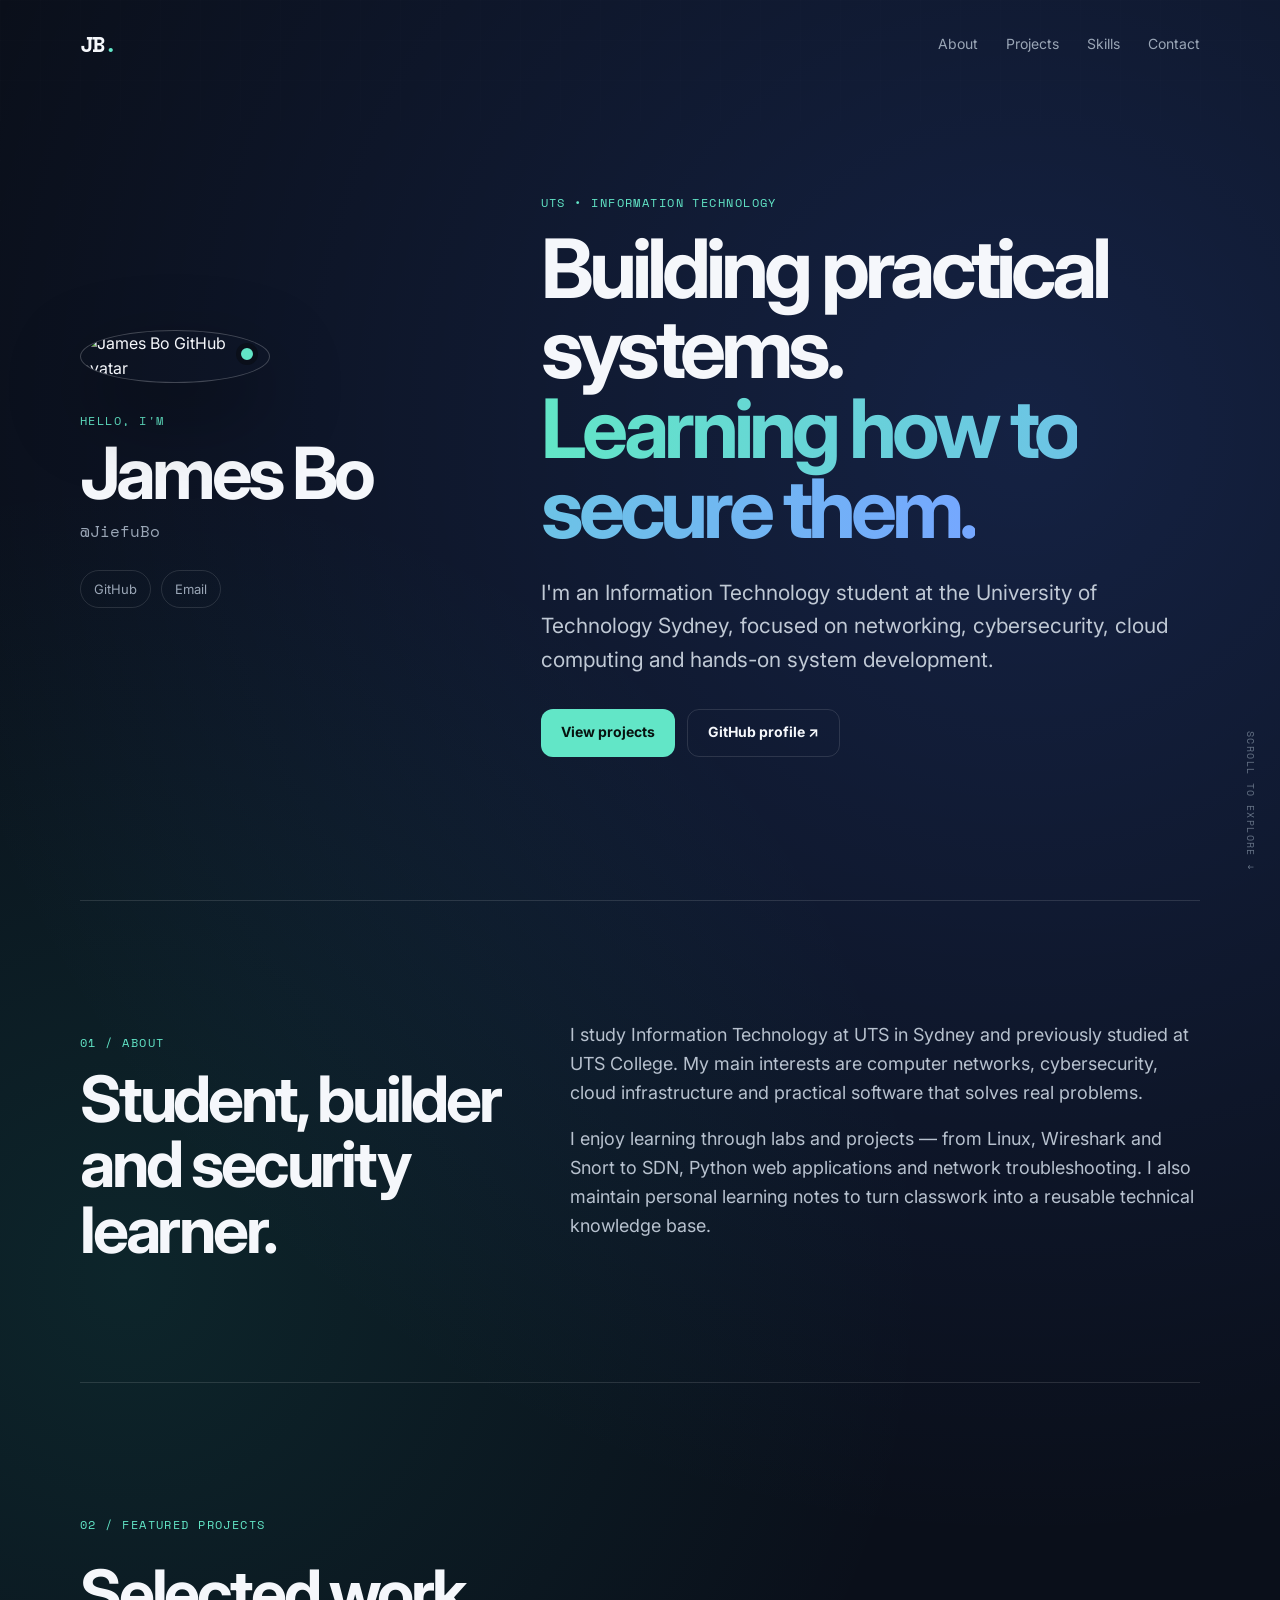
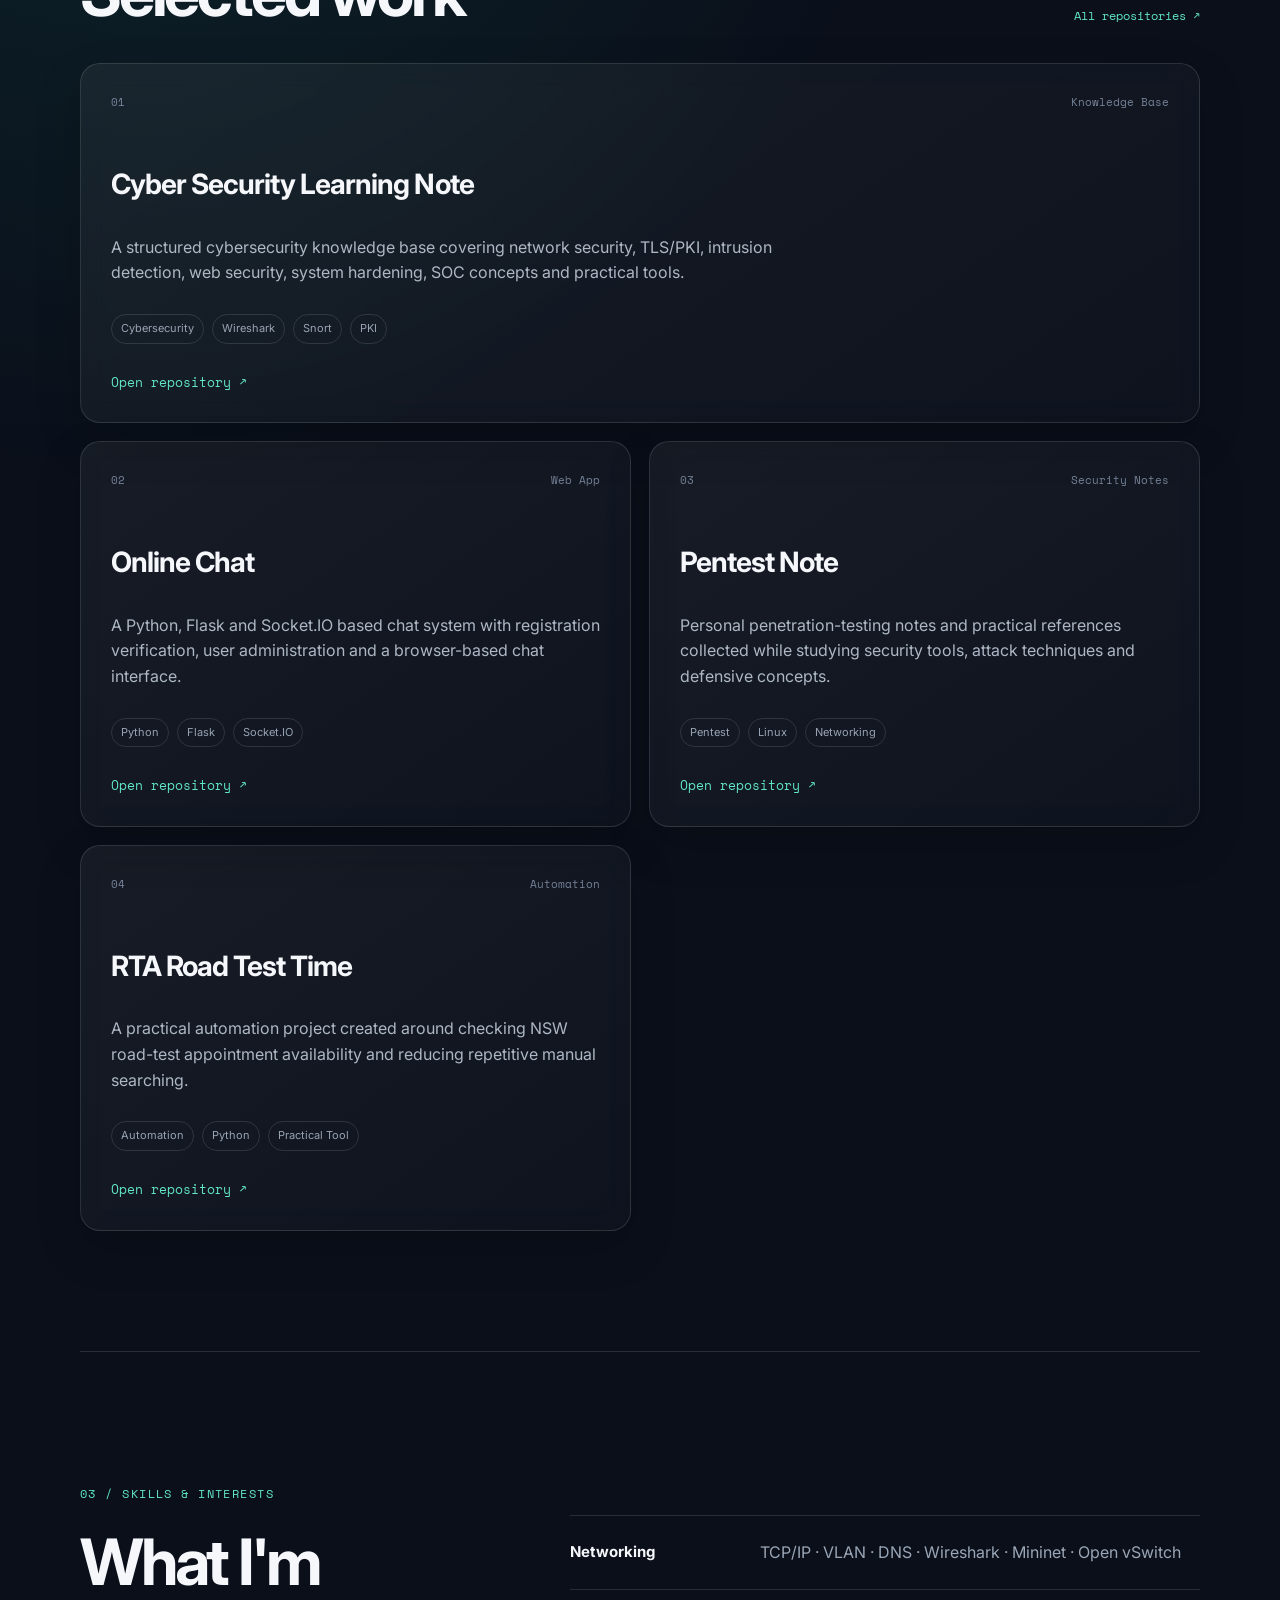
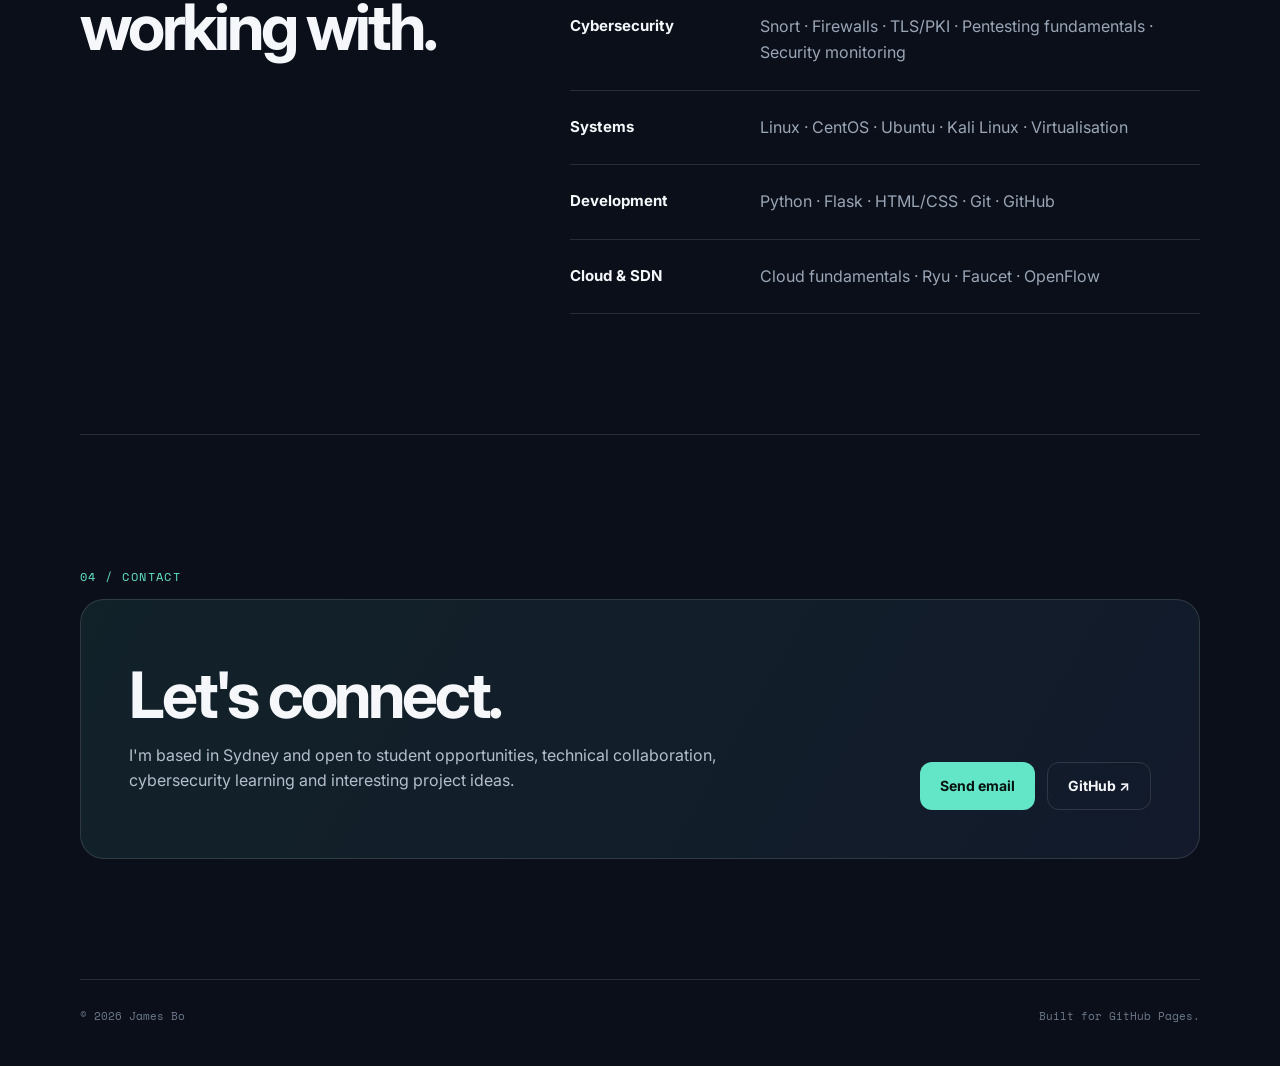
==== index/index.html @ 93ccf416 "Initial website deployment" ====
<!DOCTYPE html>
<html lang="en">
<head>
  <meta charset="utf-8" />
  <meta name="viewport" content="width=device-width, initial-scale=1" />
  <meta name="description" content="James Bo (JiefuBo) — UTS Information Technology student interested in networking, cybersecurity, cloud computing and practical software projects." />
  <meta name="theme-color" content="#111827" />
  <title>James Bo | JiefuBo</title>
  <link rel="preconnect" href="https://fonts.googleapis.com">
  <link rel="preconnect" href="https://fonts.gstatic.com" crossorigin>
  <link href="https://fonts.googleapis.com/css2?family=Space+Mono:wght@400;700&family=Inter:wght@400;500;600;700;800&display=swap" rel="stylesheet">
  <link rel="stylesheet" href="style.css" />
</head>
<body>
  <div class="background-grid"></div>

  <header class="hero">
    <nav class="nav shell">
      <a class="brand" href="#top">JB<span>.</span></a>
      <div class="nav-links">
        <a href="#about">About</a>
        <a href="#projects">Projects</a>
        <a href="#skills">Skills</a>
        <a href="#contact">Contact</a>
      </div>
    </nav>

    <main id="top" class="hero-content shell">
      <section class="profile-panel">
        <div class="avatar-wrap">
          <img src="https://avatars.githubusercontent.com/u/108397379?v=4" alt="James Bo GitHub avatar" class="avatar" />
          <span class="status-dot" title="Based in Sydney"></span>
        </div>
        <p class="eyebrow">HELLO, I'M</p>
        <h1>James Bo</h1>
        <p class="handle">@JiefuBo</p>

        <div class="social-row">
          <a href="https://github.com/JiefuBo" target="_blank" rel="noreferrer" aria-label="GitHub">GitHub</a>
          <a href="mailto:nmg15949415070@163.com" aria-label="Email">Email</a>
        </div>
      </section>

      <section class="intro-panel">
        <p class="kicker">UTS • INFORMATION TECHNOLOGY</p>
        <h2>Building practical systems.<br><span>Learning how to secure them.</span></h2>
        <p class="lead">
          I'm an Information Technology student at the University of Technology Sydney,
          focused on networking, cybersecurity, cloud computing and hands-on system development.
        </p>
        <div class="hero-actions">
          <a class="button primary" href="#projects">View projects</a>
          <a class="button ghost" href="https://github.com/JiefuBo" target="_blank" rel="noreferrer">GitHub profile ↗</a>
        </div>
      </section>
    </main>

    <div class="scroll-hint">SCROLL TO EXPLORE ↓</div>
  </header>

  <section id="about" class="section shell two-col">
    <div>
      <p class="section-label">01 / ABOUT</p>
      <h3>Student, builder and security learner.</h3>
    </div>
    <div class="body-copy">
      <p>
        I study Information Technology at UTS in Sydney and previously studied at UTS College.
        My main interests are computer networks, cybersecurity, cloud infrastructure and practical
        software that solves real problems.
      </p>
      <p>
        I enjoy learning through labs and projects — from Linux, Wireshark and Snort to SDN,
        Python web applications and network troubleshooting. I also maintain personal learning
        notes to turn classwork into a reusable technical knowledge base.
      </p>
    </div>
  </section>

  <section id="projects" class="section shell">
    <p class="section-label">02 / FEATURED PROJECTS</p>
    <div class="section-heading">
      <h3>Selected work</h3>
      <a href="https://github.com/JiefuBo?tab=repositories" target="_blank" rel="noreferrer">All repositories ↗</a>
    </div>

    <div class="project-grid">
      <article class="project-card featured">
        <div class="project-top">
          <span class="project-number">01</span>
          <span class="project-type">Knowledge Base</span>
        </div>
        <h4>Cyber Security Learning Note</h4>
        <p>
          A structured cybersecurity knowledge base covering network security, TLS/PKI,
          intrusion detection, web security, system hardening, SOC concepts and practical tools.
        </p>
        <div class="tags">
          <span>Cybersecurity</span><span>Wireshark</span><span>Snort</span><span>PKI</span>
        </div>
        <a href="https://github.com/JiefuBo/Cyber-Security-Learning-Note" target="_blank" rel="noreferrer">Open repository ↗</a>
      </article>

      <article class="project-card">
        <div class="project-top">
          <span class="project-number">02</span>
          <span class="project-type">Web App</span>
        </div>
        <h4>Online Chat</h4>
        <p>
          A Python, Flask and Socket.IO based chat system with registration verification,
          user administration and a browser-based chat interface.
        </p>
        <div class="tags">
          <span>Python</span><span>Flask</span><span>Socket.IO</span>
        </div>
        <a href="https://github.com/JiefuBo/Online-Chat" target="_blank" rel="noreferrer">Open repository ↗</a>
      </article>

      <article class="project-card">
        <div class="project-top">
          <span class="project-number">03</span>
          <span class="project-type">Security Notes</span>
        </div>
        <h4>Pentest Note</h4>
        <p>
          Personal penetration-testing notes and practical references collected while studying
          security tools, attack techniques and defensive concepts.
        </p>
        <div class="tags">
          <span>Pentest</span><span>Linux</span><span>Networking</span>
        </div>
        <a href="https://github.com/JiefuBo/Pentest_Note" target="_blank" rel="noreferrer">Open repository ↗</a>
      </article>

      <article class="project-card">
        <div class="project-top">
          <span class="project-number">04</span>
          <span class="project-type">Automation</span>
        </div>
        <h4>RTA Road Test Time</h4>
        <p>
          A practical automation project created around checking NSW road-test appointment
          availability and reducing repetitive manual searching.
        </p>
        <div class="tags">
          <span>Automation</span><span>Python</span><span>Practical Tool</span>
        </div>
        <a href="https://github.com/JiefuBo/RTA-Get-Road-Test-Time---Remake" target="_blank" rel="noreferrer">Open repository ↗</a>
      </article>
    </div>
  </section>

  <section id="skills" class="section shell">
    <p class="section-label">03 / SKILLS & INTERESTS</p>
    <div class="skills-layout">
      <h3>What I'm working with.</h3>
      <div class="skills-list">
        <div><strong>Networking</strong><span>TCP/IP · VLAN · DNS · Wireshark · Mininet · Open vSwitch</span></div>
        <div><strong>Cybersecurity</strong><span>Snort · Firewalls · TLS/PKI · Pentesting fundamentals · Security monitoring</span></div>
        <div><strong>Systems</strong><span>Linux · CentOS · Ubuntu · Kali Linux · Virtualisation</span></div>
        <div><strong>Development</strong><span>Python · Flask · HTML/CSS · Git · GitHub</span></div>
        <div><strong>Cloud & SDN</strong><span>Cloud fundamentals · Ryu · Faucet · OpenFlow</span></div>
      </div>
    </div>
  </section>

  <section id="contact" class="section shell contact">
    <p class="section-label">04 / CONTACT</p>
    <div class="contact-box">
      <div>
        <h3>Let's connect.</h3>
        <p>
          I'm based in Sydney and open to student opportunities, technical collaboration,
          cybersecurity learning and interesting project ideas.
        </p>
      </div>
      <div class="contact-actions">
        <a class="button primary" href="mailto:nmg15949415070@163.com">Send email</a>
        <a class="button ghost" href="https://github.com/JiefuBo" target="_blank" rel="noreferrer">GitHub ↗</a>
      </div>
    </div>
  </section>

  <footer class="shell footer">
    <span>© <span id="year"></span> James Bo</span>
    <span>Built for GitHub Pages.</span>
  </footer>

  <script>
    document.getElementById('year').textContent = new Date().getFullYear();

    const observer = new IntersectionObserver((entries) => {
      entries.forEach((entry) => {
        if (entry.isIntersecting) entry.target.classList.add('visible');
      });
    }, { threshold: 0.12 });

    document.querySelectorAll('.section, .project-card').forEach(el => observer.observe(el));
  </script>
</body>
</html>
---- index/style.css ----
:root {
  --bg: #0a0f1a;
  --panel: rgba(17, 24, 39, .72);
  --panel-2: rgba(10, 15, 26, .78);
  --line: rgba(255,255,255,.12);
  --text: #f5f7fb;
  --muted: #9aa6b6;
  --accent: #62e6c7;
  --accent-2: #75a7ff;
  --shadow: 0 30px 80px rgba(0,0,0,.35);
}

* { box-sizing: border-box; }
html { scroll-behavior: smooth; }
body {
  margin: 0;
  font-family: Inter, system-ui, -apple-system, BlinkMacSystemFont, "Segoe UI", sans-serif;
  color: var(--text);
  background:
    radial-gradient(circle at 80% 10%, rgba(69, 120, 255, .18), transparent 28%),
    radial-gradient(circle at 10% 30%, rgba(39, 232, 190, .10), transparent 25%),
    var(--bg);
  line-height: 1.6;
}
a { color: inherit; text-decoration: none; }
.shell { width: min(1120px, calc(100% - 40px)); margin-inline: auto; }

.background-grid {
  position: fixed;
  inset: 0;
  pointer-events: none;
  opacity: .26;
  background-image:
    linear-gradient(rgba(255,255,255,.035) 1px, transparent 1px),
    linear-gradient(90deg, rgba(255,255,255,.035) 1px, transparent 1px);
  background-size: 40px 40px;
  mask-image: linear-gradient(to bottom, black, transparent 80%);
}

.hero {
  min-height: 100vh;
  display: flex;
  flex-direction: column;
  position: relative;
  overflow: hidden;
}
.nav {
  height: 88px;
  display: flex;
  align-items: center;
  justify-content: space-between;
}
.brand {
  font-family: "Space Mono", monospace;
  font-weight: 700;
  font-size: 22px;
  letter-spacing: -.04em;
}
.brand span { color: var(--accent); }
.nav-links { display: flex; gap: 28px; }
.nav-links a { color: var(--muted); font-size: 14px; transition: .2s; }
.nav-links a:hover { color: var(--text); }

.hero-content {
  flex: 1;
  display: grid;
  grid-template-columns: .82fr 1.35fr;
  gap: 60px;
  align-items: center;
  padding-block: 40px 90px;
}
.profile-panel, .intro-panel {
  position: relative;
  z-index: 1;
}
.avatar-wrap { position: relative; width: 190px; }
.avatar {
  width: 190px;
  aspect-ratio: 1;
  object-fit: cover;
  border-radius: 50%;
  border: 1px solid rgba(255,255,255,.22);
  box-shadow: var(--shadow);
}
.status-dot {
  position: absolute;
  right: 12px;
  bottom: 18px;
  width: 22px;
  height: 22px;
  border-radius: 50%;
  background: var(--accent);
  border: 5px solid var(--bg);
}
.eyebrow, .kicker, .section-label {
  font-family: "Space Mono", monospace;
  color: var(--accent);
  letter-spacing: .12em;
  font-size: 12px;
}
.eyebrow { margin: 28px 0 8px; }
.profile-panel h1 {
  margin: 0;
  font-size: clamp(42px, 6vw, 72px);
  letter-spacing: -.055em;
  line-height: .96;
}
.handle {
  font-family: "Space Mono", monospace;
  color: var(--muted);
  margin-top: 12px;
}
.social-row { display: flex; gap: 10px; margin-top: 25px; flex-wrap: wrap; }
.social-row a {
  border: 1px solid var(--line);
  padding: 8px 13px;
  border-radius: 999px;
  font-size: 13px;
  color: var(--muted);
}
.social-row a:hover { border-color: var(--accent); color: var(--text); }

.intro-panel h2 {
  font-size: clamp(44px, 6.4vw, 86px);
  letter-spacing: -.06em;
  line-height: .98;
  margin: 16px 0 26px;
}
.intro-panel h2 span {
  background: linear-gradient(90deg, var(--accent), var(--accent-2));
  -webkit-background-clip: text;
  color: transparent;
}
.lead {
  color: #c0c9d5;
  max-width: 720px;
  font-size: clamp(17px, 2vw, 21px);
}
.hero-actions, .contact-actions {
  display: flex;
  gap: 12px;
  flex-wrap: wrap;
  margin-top: 32px;
}
.button {
  display: inline-flex;
  align-items: center;
  justify-content: center;
  min-height: 48px;
  padding: 0 20px;
  border-radius: 12px;
  font-weight: 700;
  font-size: 14px;
  transition: transform .2s, border-color .2s;
}
.button:hover { transform: translateY(-2px); }
.button.primary { color: #07120f; background: var(--accent); }
.button.ghost { border: 1px solid var(--line); color: var(--text); }
.scroll-hint {
  position: absolute;
  right: 22px;
  bottom: 28px;
  writing-mode: vertical-rl;
  font-family: "Space Mono", monospace;
  color: #667386;
  font-size: 10px;
  letter-spacing: .14em;
}

.section {
  padding: 120px 0;
  border-top: 1px solid var(--line);
  opacity: .35;
  transform: translateY(18px);
  transition: opacity .7s ease, transform .7s ease;
}
.section.visible, .project-card.visible { opacity: 1; transform: none; }
.two-col {
  display: grid;
  grid-template-columns: .8fr 1.2fr;
  gap: 70px;
}
.section h3 {
  margin: 14px 0 0;
  font-size: clamp(36px, 5vw, 64px);
  line-height: 1.02;
  letter-spacing: -.05em;
}
.body-copy { color: #b7c1ce; font-size: 18px; }
.body-copy p:first-child { margin-top: 0; }

.section-heading {
  display: flex;
  align-items: flex-end;
  justify-content: space-between;
  gap: 20px;
  margin-bottom: 38px;
}
.section-heading a { color: var(--accent); font-family: "Space Mono", monospace; font-size: 12px; }

.project-grid {
  display: grid;
  grid-template-columns: repeat(2, 1fr);
  gap: 18px;
}
.project-card {
  min-height: 330px;
  display: flex;
  flex-direction: column;
  padding: 30px;
  border: 1px solid var(--line);
  background: linear-gradient(145deg, rgba(255,255,255,.055), rgba(255,255,255,.018));
  border-radius: 20px;
  backdrop-filter: blur(12px);
  box-shadow: 0 18px 45px rgba(0,0,0,.18);
  opacity: .35;
  transform: translateY(18px);
  transition: .55s ease;
}
.project-card:hover { border-color: rgba(98,230,199,.45); transform: translateY(-4px); }
.project-card.featured { grid-column: span 2; min-height: 360px; }
.project-top { display: flex; justify-content: space-between; color: #758297; font-family: "Space Mono", monospace; font-size: 11px; }
.project-card h4 { font-size: 28px; letter-spacing: -.035em; margin: 50px 0 12px; }
.project-card p { color: #aeb8c5; max-width: 720px; }
.project-card a { margin-top: auto; color: var(--accent); font-size: 13px; font-family: "Space Mono", monospace; }
.tags { display: flex; gap: 8px; flex-wrap: wrap; margin: 12px 0 28px; }
.tags span {
  color: #98a4b4;
  border: 1px solid var(--line);
  border-radius: 999px;
  padding: 5px 9px;
  font-size: 11px;
}

.skills-layout {
  display: grid;
  grid-template-columns: .8fr 1.2fr;
  gap: 70px;
}
.skills-list { border-top: 1px solid var(--line); }
.skills-list > div {
  display: grid;
  grid-template-columns: 170px 1fr;
  gap: 20px;
  padding: 24px 0;
  border-bottom: 1px solid var(--line);
}
.skills-list strong { font-size: 15px; }
.skills-list span { color: var(--muted); }

.contact-box {
  padding: 48px;
  border: 1px solid var(--line);
  border-radius: 24px;
  background: linear-gradient(120deg, rgba(98,230,199,.09), rgba(117,167,255,.08));
  display: flex;
  justify-content: space-between;
  gap: 40px;
  align-items: end;
}
.contact-box p { color: #b5bfcc; max-width: 650px; }
.footer {
  display: flex;
  justify-content: space-between;
  gap: 20px;
  color: #6f7b8c;
  border-top: 1px solid var(--line);
  padding: 28px 0 40px;
  font-family: "Space Mono", monospace;
  font-size: 11px;
}

@media (max-width: 820px) {
  .nav-links { display: none; }
  .hero-content, .two-col, .skills-layout { grid-template-columns: 1fr; gap: 45px; }
  .hero-content { padding-top: 60px; }
  .avatar, .avatar-wrap { width: 150px; }
  .intro-panel h2 { font-size: clamp(42px, 13vw, 72px); }
  .project-grid { grid-template-columns: 1fr; }
  .project-card.featured { grid-column: auto; }
  .skills-list > div { grid-template-columns: 1fr; gap: 7px; }
  .contact-box { padding: 30px; display: block; }
  .scroll-hint { display: none; }
}
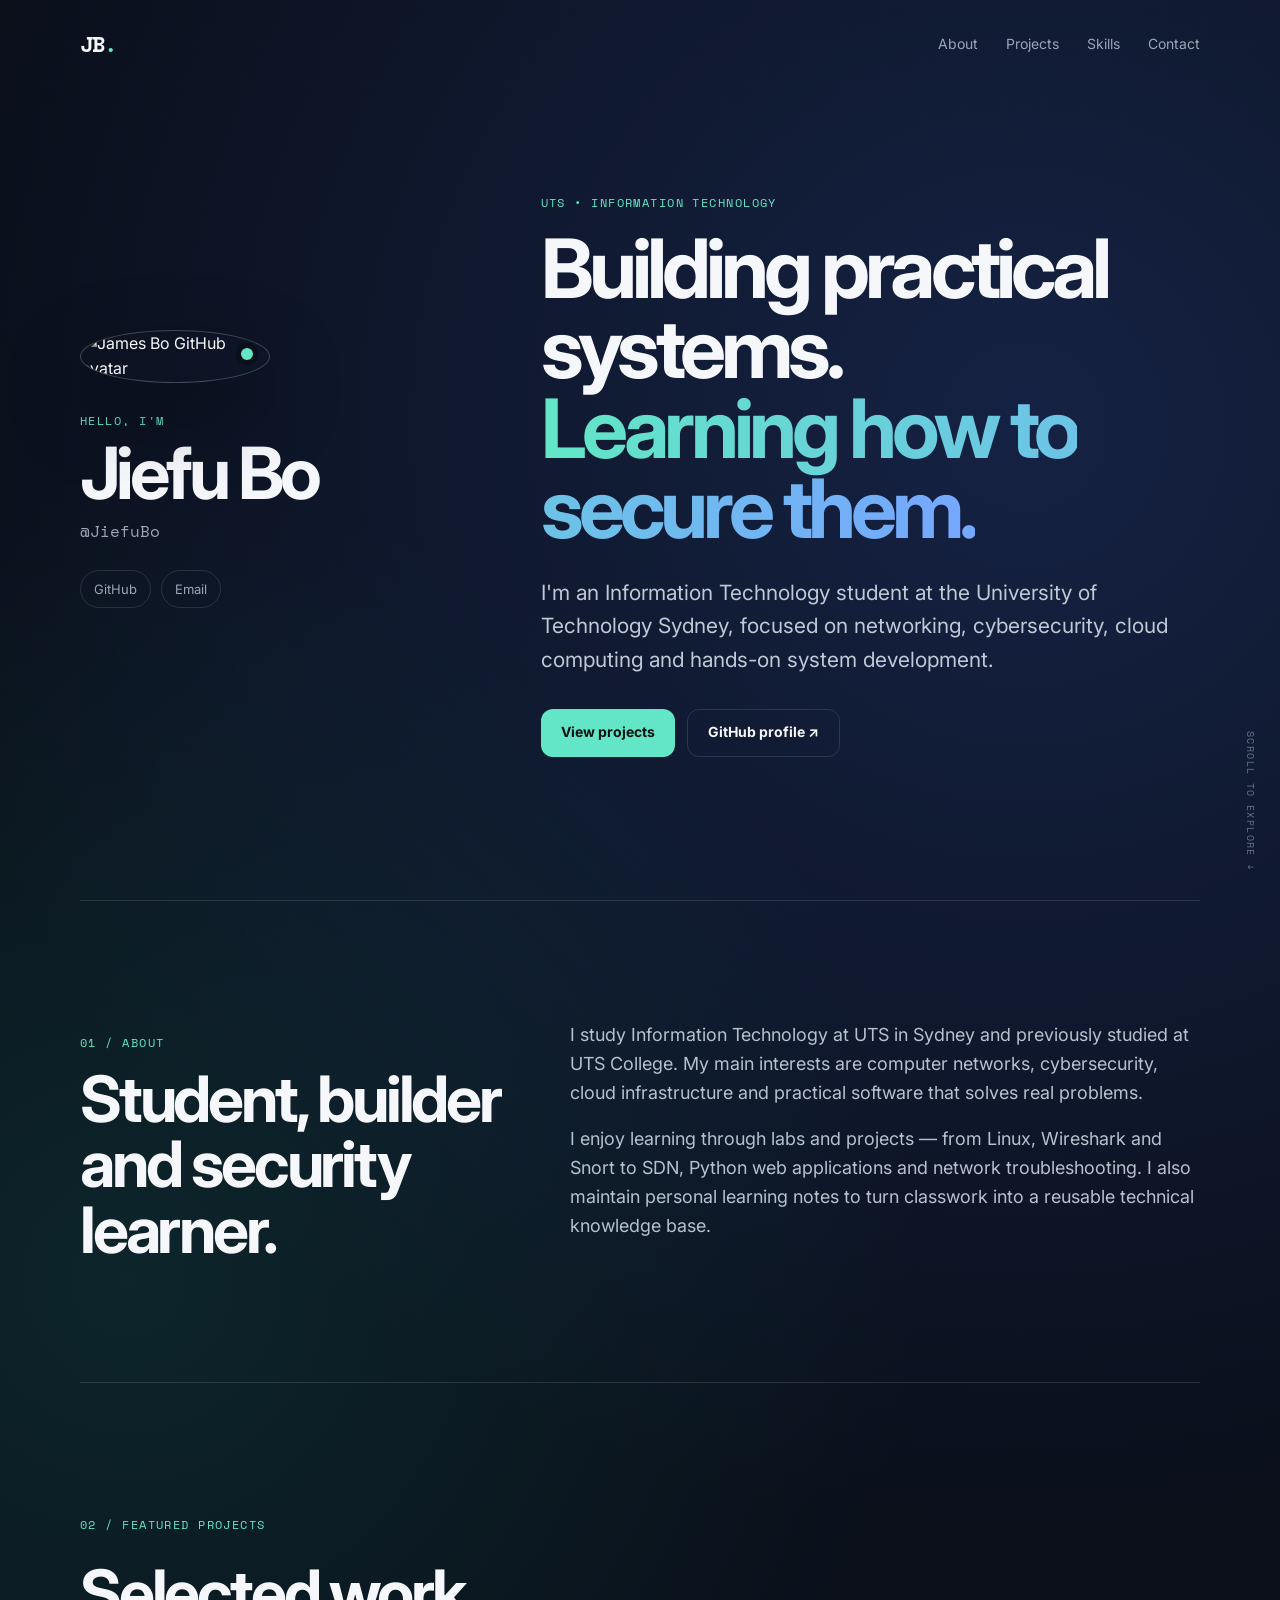
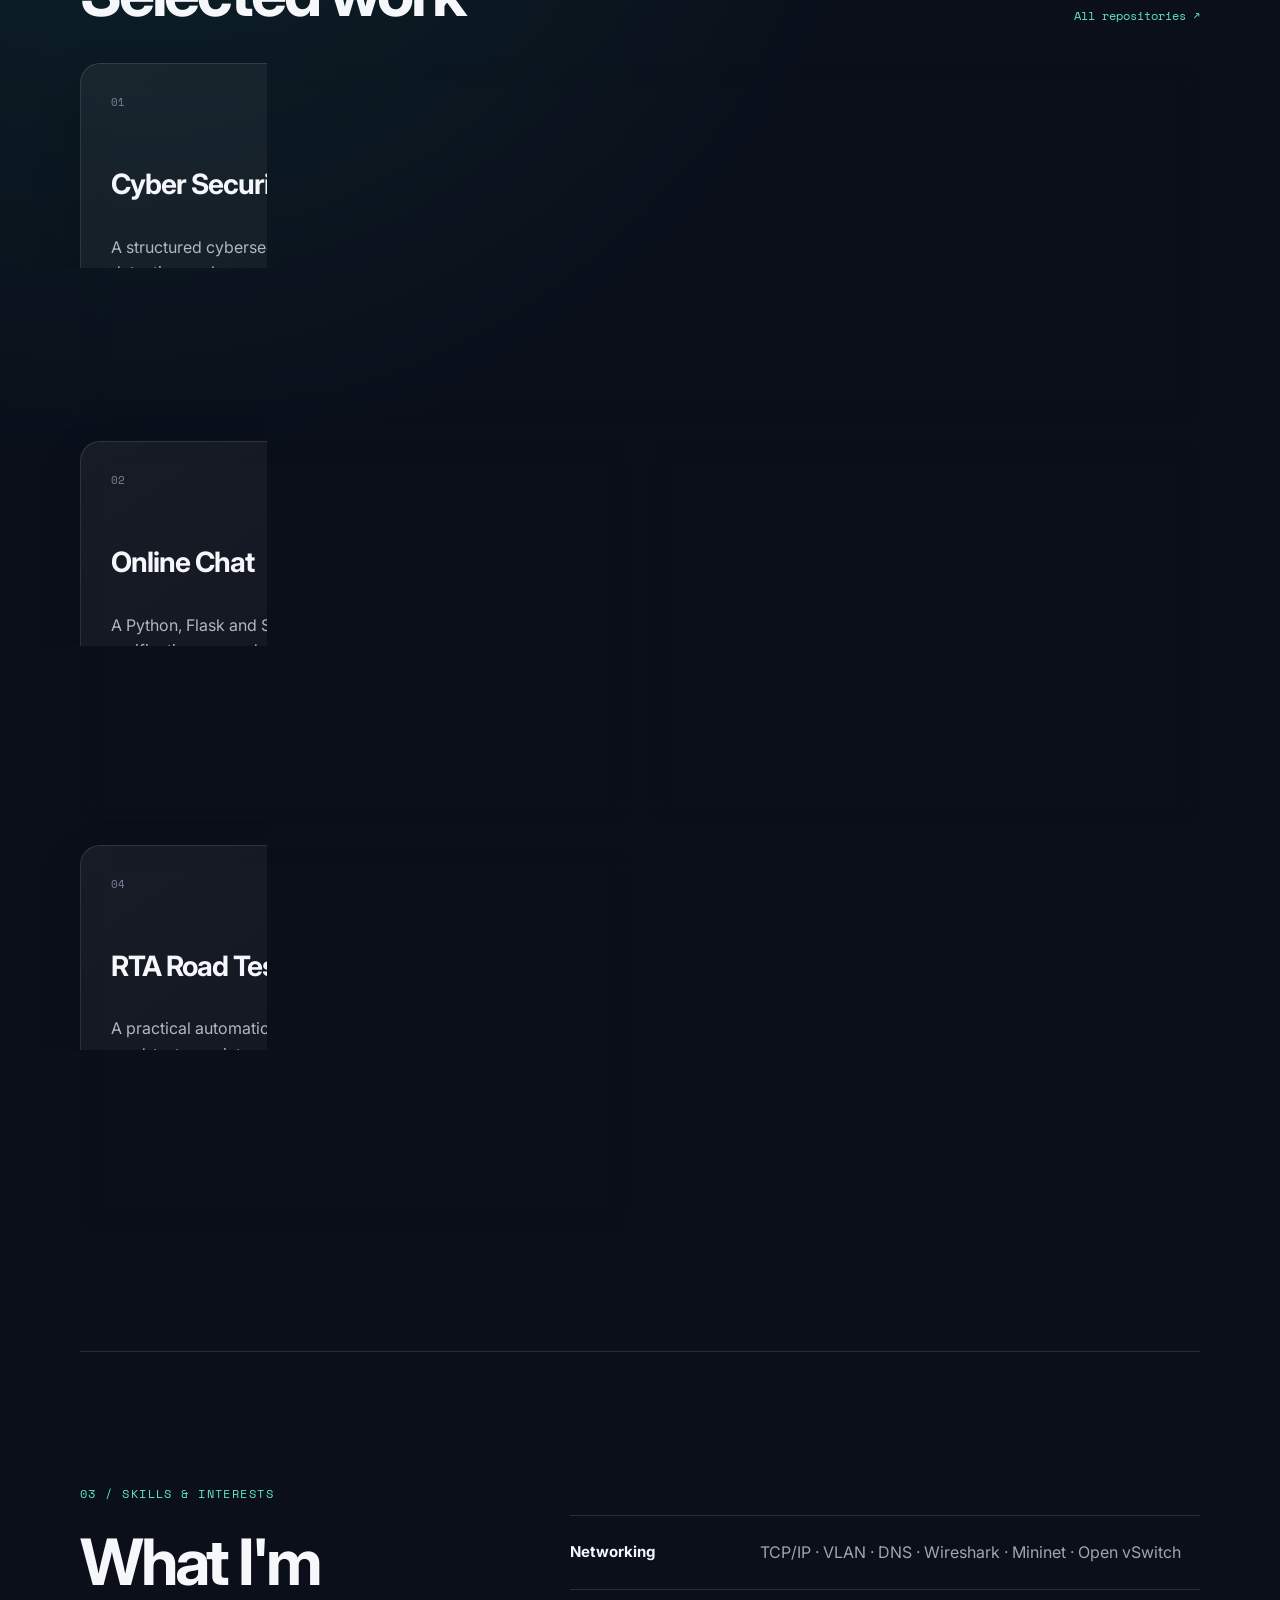
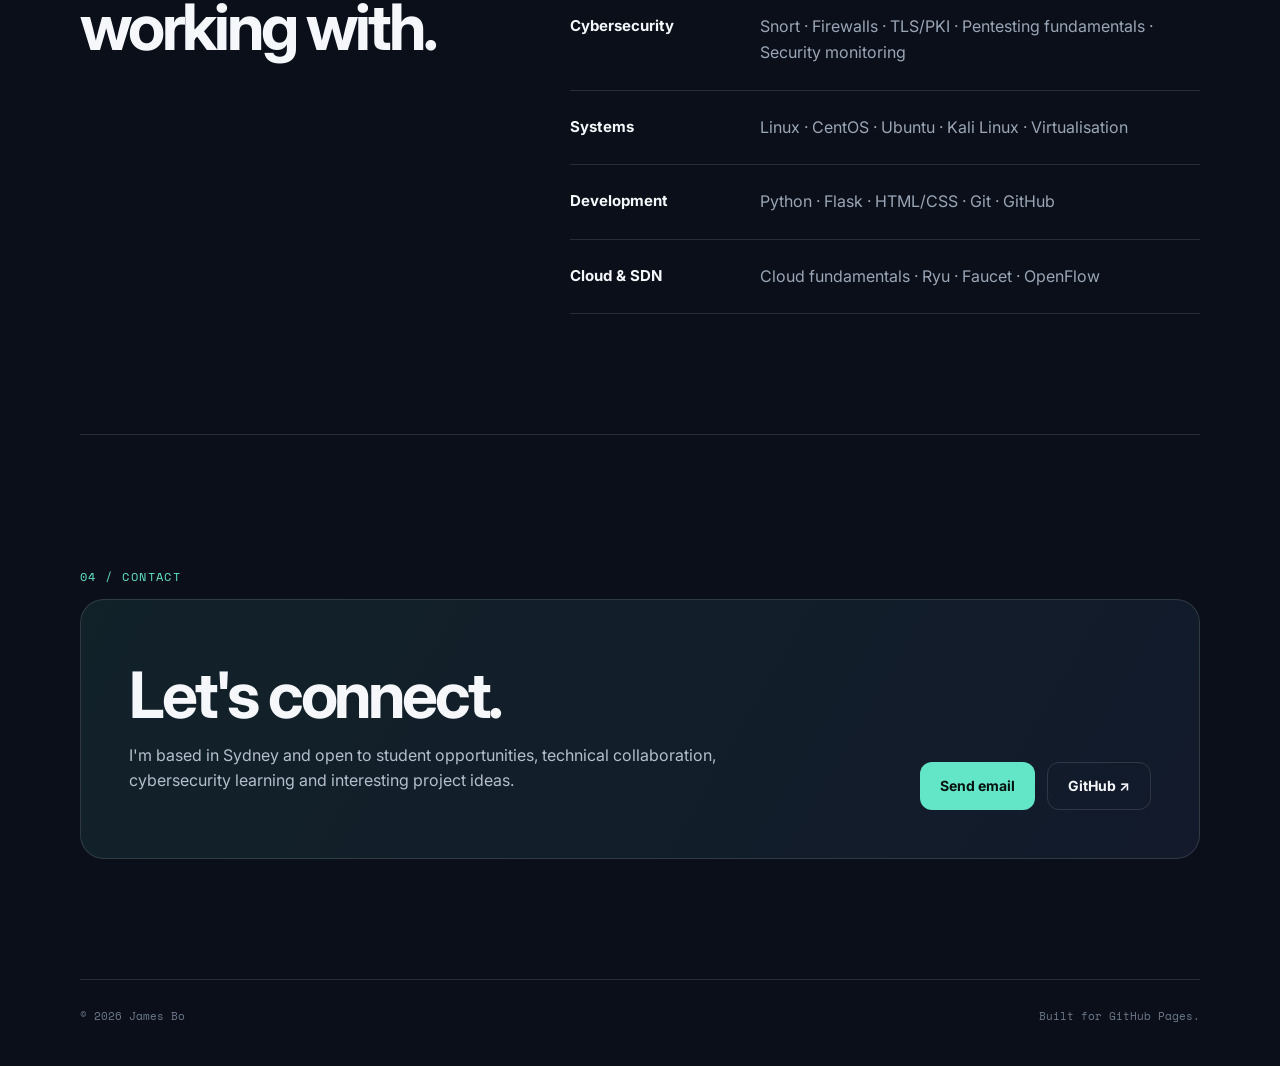
==== commit e5b1afc1: "Update Index Info" ====
--- a/index/index.html
+++ b/index/index.html
@@ -5,7 +5,7 @@
   <meta name="viewport" content="width=device-width, initial-scale=1" />
   <meta name="description" content="James Bo (JiefuBo) — UTS Information Technology student interested in networking, cybersecurity, cloud computing and practical software projects." />
   <meta name="theme-color" content="#111827" />
-  <title>James Bo | JiefuBo</title>
+  <title>JiefuBo</title>
   <link rel="preconnect" href="https://fonts.googleapis.com">
   <link rel="preconnect" href="https://fonts.gstatic.com" crossorigin>
   <link href="https://fonts.googleapis.com/css2?family=Space+Mono:wght@400;700&family=Inter:wght@400;500;600;700;800&display=swap" rel="stylesheet">
@@ -32,12 +32,12 @@
           <span class="status-dot" title="Based in Sydney"></span>
         </div>
         <p class="eyebrow">HELLO, I'M</p>
-        <h1>James Bo</h1>
+        <h1>Jiefu Bo</h1>
         <p class="handle">@JiefuBo</p>
 
         <div class="social-row">
           <a href="https://github.com/JiefuBo" target="_blank" rel="noreferrer" aria-label="GitHub">GitHub</a>
-          <a href="mailto:nmg15949415070@163.com" aria-label="Email">Email</a>
+          <a href="mailto:noreply@visionstudio.asia" aria-label="Email">Email</a>
         </div>
       </section>
 
@@ -176,7 +176,7 @@
         </p>
       </div>
       <div class="contact-actions">
-        <a class="button primary" href="mailto:nmg15949415070@163.com">Send email</a>
+        <a class="button primary" href="mailto:noreply@visionstudio.asia">Send email</a>
         <a class="button ghost" href="https://github.com/JiefuBo" target="_blank" rel="noreferrer">GitHub ↗</a>
       </div>
     </div>
